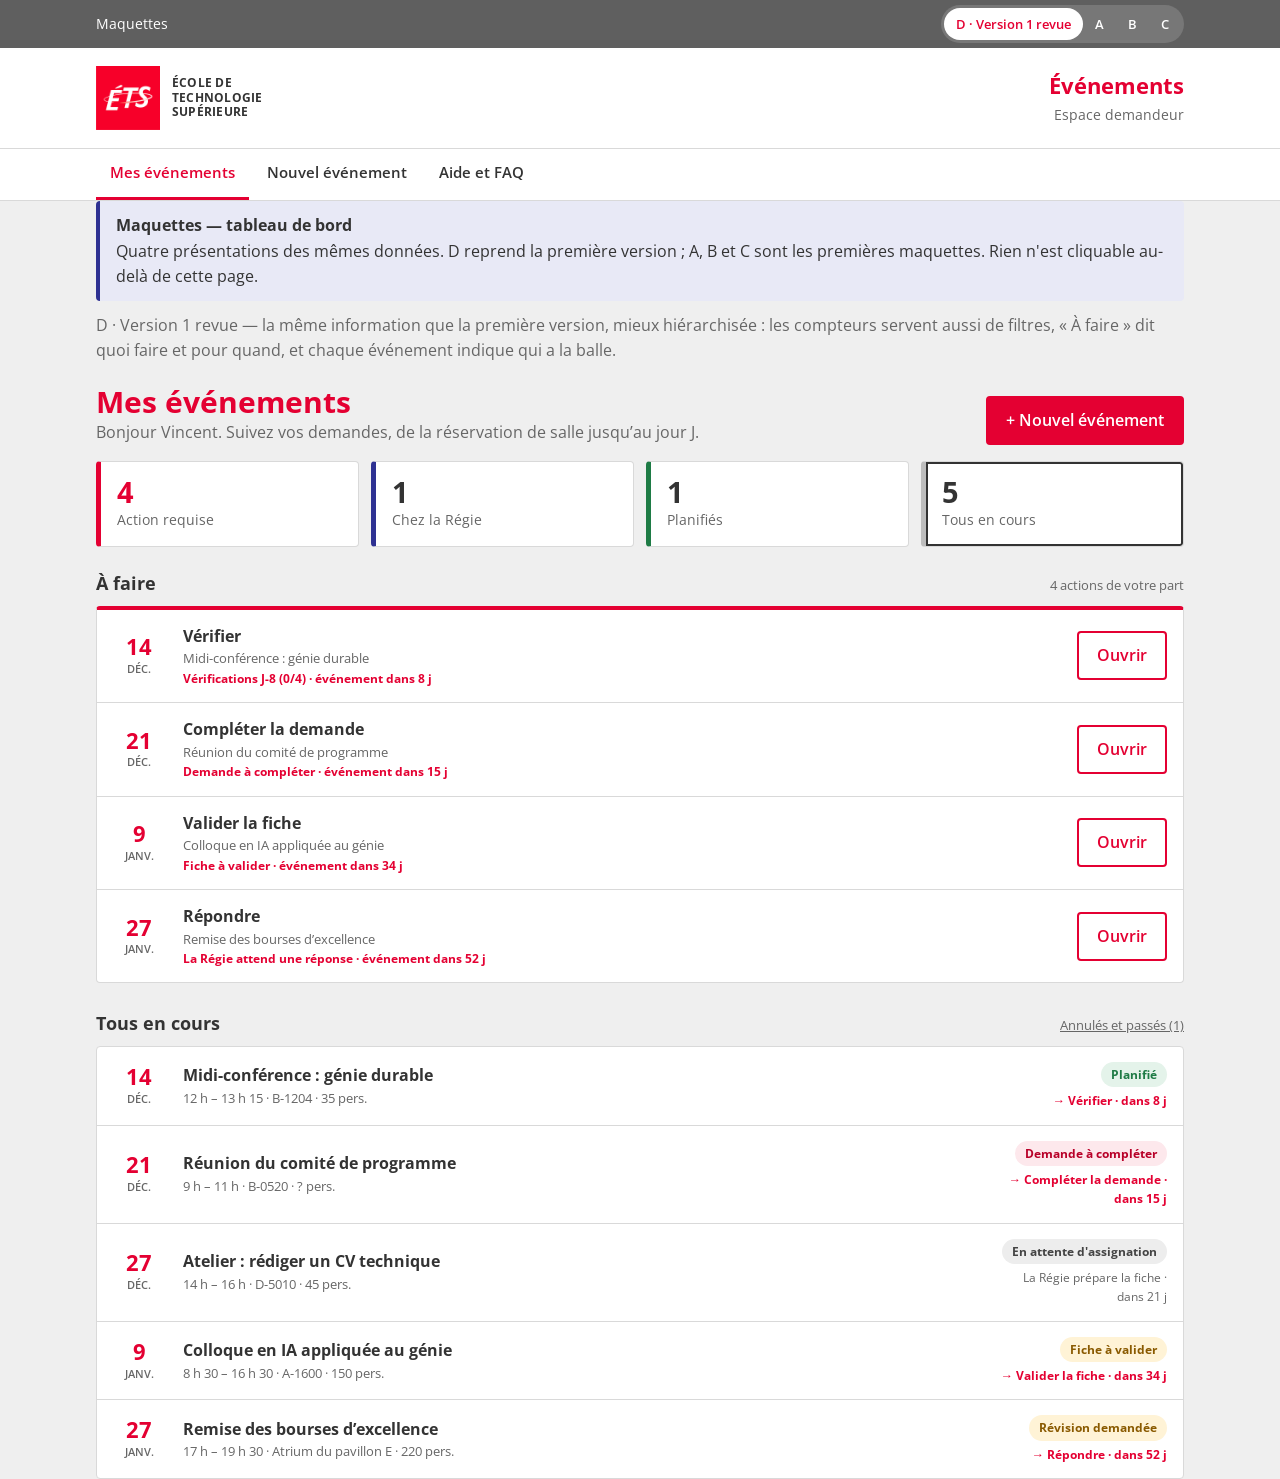
==== maquettes/tableau-de-bord.html @ 85cca5e4 "Publication depuis evenements-ets-demandeurs 58cae84" ====
<!doctype html>
<html lang="fr-CA">
<head>
  <meta charset="utf-8">
  <meta name="viewport" content="width=device-width, initial-scale=1">
  <title>Tableau de bord — propositions</title>
  <link rel="stylesheet" href="https://fonts.googleapis.com/css2?family=Open+Sans:wght@400;600;700&display=swap">
  <link rel="stylesheet" href="../css/ets.css?v=1790951250">
  <style>
    /* Sélecteur de proposition */
    .choix { display: flex; gap: 8px; flex-wrap: wrap; margin-bottom: 8px; }
    .choix button { font: inherit; font-weight: 600; padding: 10px 16px; border: 2px solid var(--bordure); background: #fff; border-radius: var(--rayon); cursor: pointer; }
    .choix button[aria-pressed="true"] { border-color: var(--rouge); color: var(--rouge); }
    .intention { color: var(--texte-doux); margin-bottom: 20px; }

    /* Barre de navigation entre propositions, toujours visible */
    .barre-maquettes { position: sticky; top: 0; z-index: 5; }
    .segments { display: inline-flex; background: rgba(255,255,255,.15); border-radius: 999px; padding: 3px; }
    .segments button { font: inherit; font-size: .82rem; font-weight: 600; color: #fff; background: none; border: 0; border-radius: 999px; padding: 6px 12px; cursor: pointer; white-space: nowrap; }
    .segments button[aria-pressed="true"] { background: #fff; color: var(--rouge); }
    .barre-maquettes .barre-outils__interieur { justify-content: center; }
    @media (min-width: 601px) { .barre-maquettes .barre-outils__interieur { justify-content: space-between; } }
    @media (max-width: 600px) { .etiquette-maquettes { display: none; } .segments button { padding: 6px 10px; font-size: .78rem; } }

    /* Communs */
    .ligne { display: flex; align-items: center; gap: 12px; }
    .mini-date { flex: none; width: 52px; text-align: center; line-height: 1.1; }
    .mini-date b { display: block; font-size: 1.35rem; color: var(--rouge); }
    .mini-date span { font-size: .7rem; text-transform: uppercase; font-weight: 600; color: var(--texte-doux); }
    .titre-ev { font-weight: 700; color: var(--texte); text-decoration: none; }
    .titre-ev:hover { color: var(--rouge); }
    .meta { font-size: .82rem; color: var(--texte-doux); }
    .compte { display: inline-grid; place-items: center; min-width: 24px; height: 24px; padding: 0 7px; border-radius: 999px; background: #E2E2E2; font-size: .78rem; font-weight: 700; margin-left: 6px; vertical-align: 2px; }
    .compte--rouge { background: var(--rouge); color: #fff; }


    /* D — Version 1 revue */
    .d-tuiles { display: grid; gap: 12px; grid-template-columns: repeat(4, minmax(0,1fr)); margin-bottom: 24px; }
    @media (max-width: 700px) { .d-tuiles { grid-template-columns: 1fr 1fr; } }
    .d-tuile { font: inherit; text-align: left; background: #fff; border: 1px solid var(--bordure); border-left: 5px solid #BDBDBD; border-radius: var(--rayon); padding: 14px 16px; cursor: pointer; color: var(--texte); }
    .d-tuile b { display: block; font-size: 1.8rem; line-height: 1.1; }
    .d-tuile span { font-size: .85rem; color: var(--texte-doux); }
    .d-tuile:hover { border-color: #999; }
    .d-tuile[aria-pressed="true"] { box-shadow: inset 0 0 0 2px var(--texte); }
    .d-tuile--rouge { border-left-color: var(--rouge); } .d-tuile--rouge b { color: var(--rouge); }
    .d-tuile--bleu { border-left-color: var(--bleu); }
    .d-tuile--vert { border-left-color: var(--vert); }
    .d-section { display: flex; align-items: baseline; justify-content: space-between; gap: 12px; margin: 0 0 10px; }
    .d-section h2 { margin: 0; font-size: 1.15rem; }
    .d-afaire { background: #fff; border: 1px solid var(--bordure); border-top: 4px solid var(--rouge); border-radius: var(--rayon); margin-bottom: 28px; }
    .d-tache { display: grid; grid-template-columns: 56px minmax(0,1fr) auto; gap: 14px; align-items: center; padding: 14px 16px; border-bottom: 1px solid var(--bordure); }
    .d-tache:last-child { border-bottom: 0; }
    .d-tache .verbe { font-weight: 700; }
    .d-tache .echeance { font-size: .78rem; font-weight: 700; color: var(--rouge); }
    @media (max-width: 600px) { .d-tache { grid-template-columns: 48px minmax(0,1fr); } .d-tache .bouton { grid-column: 2; justify-self: start; } }
    .d-liste { background: #fff; border: 1px solid var(--bordure); border-radius: var(--rayon); }
    .d-ev { display: grid; grid-template-columns: 56px minmax(0,1fr) 170px; gap: 14px; align-items: center; padding: 14px 16px; border-bottom: 1px solid var(--bordure); text-decoration: none; color: inherit; }
    .d-ev:last-child { border-bottom: 0; }
    .d-ev:hover { background: #FAFAFA; color: inherit; }
    .d-ev .etat { text-align: right; }
    .d-ev .prochain { font-size: .78rem; color: var(--texte-doux); margin-top: 4px; }
    .d-ev .prochain--vous { color: var(--rouge); font-weight: 700; }
    @media (max-width: 600px) { .d-ev { grid-template-columns: 48px minmax(0,1fr); } .d-ev .etat { grid-column: 2; text-align: left; } }

    /* A — Priorités */
    .a-actions { display: grid; gap: 12px; grid-template-columns: repeat(auto-fit, minmax(240px, 1fr)); margin-bottom: 28px; }
    .a-action { background: #fff; border: 1px solid var(--bordure); border-top: 4px solid var(--rouge); border-radius: var(--rayon); padding: 16px; display: flex; flex-direction: column; gap: 6px; }
    .a-action .quoi { font-size: .75rem; font-weight: 700; text-transform: uppercase; letter-spacing: .04em; color: var(--rouge); }
    .a-action .bouton { margin-top: auto; align-self: flex-start; }
    .a-groupe { margin-bottom: 24px; }
    .a-groupe h2 { font-size: 1.05rem; border-bottom: 2px solid var(--texte); padding-bottom: 6px; }
    .a-ligne { display: grid; grid-template-columns: 52px minmax(0,1fr) auto; gap: 14px; align-items: center; padding: 12px 4px; border-bottom: 1px solid var(--bordure); }
    .a-ligne:hover { background: #fafafa; }
    .a-calme { color: var(--texte-doux); font-size: .9rem; padding: 10px 4px; }

    /* B — Parcours (colonnes) */
    .b-colonnes { display: grid; gap: 12px; grid-template-columns: repeat(4, minmax(220px, 1fr)); overflow-x: auto; padding-bottom: 8px; }
    .b-col { background: #E6E6E6; border-radius: var(--rayon); padding: 10px; min-height: 200px; }
    .b-col h2 { font-size: .9rem; margin: 2px 4px 4px; }
    .b-col .qui { font-size: .75rem; color: var(--texte-doux); margin: 0 4px 10px; }
    .b-col--vous { background: var(--rouge-pale); }
    .b-carte { display: block; background: #fff; border-radius: var(--rayon); padding: 12px; margin-bottom: 8px; box-shadow: var(--ombre); text-decoration: none; color: inherit; border-left: 4px solid transparent; }
    .b-carte:hover { box-shadow: 0 2px 8px rgba(0,0,0,.15); color: inherit; }
    .b-carte--urgent { border-left-color: var(--rouge); }
    .b-carte .faire { font-size: .8rem; font-weight: 700; color: var(--rouge); margin-top: 6px; }
    .b-pied { margin-top: 14px; font-size: .85rem; }

    /* C — Agenda */
    .c-grille { display: grid; gap: 24px; grid-template-columns: 300px minmax(0,1fr); align-items: start; }
    @media (max-width: 860px) { .c-grille { grid-template-columns: 1fr; } }
    .c-panneau { position: sticky; top: 16px; }
    .c-panneau .carte h2 { font-size: 1rem; }
    .c-todo { list-style: none; margin: 0; padding: 0; }
    .c-todo li { padding: 10px 0; border-bottom: 1px solid var(--bordure); }
    .c-todo li:last-child { border: 0; }
    .c-todo a { font-weight: 700; text-decoration: none; }
    .c-mois { font-size: .8rem; font-weight: 700; text-transform: uppercase; letter-spacing: .06em; color: var(--texte-doux); margin: 22px 0 8px; }
    .c-mois:first-child { margin-top: 0; }
    .c-ev { display: grid; grid-template-columns: 64px 14px minmax(0,1fr) auto; gap: 12px; align-items: stretch; text-decoration: none; color: inherit; }
    .c-ev .jour { text-align: right; padding: 12px 0; line-height: 1.1; }
    .c-ev .jour b { display: block; font-size: 1.4rem; }
    .c-ev .jour span { font-size: .72rem; color: var(--texte-doux); text-transform: uppercase; font-weight: 600; }
    .c-ev .rail { position: relative; }
    .c-ev .rail::before { content: ""; position: absolute; left: 6px; top: 0; bottom: 0; width: 2px; background: var(--bordure); }
    .c-ev .rail::after { content: ""; position: absolute; left: 1px; top: 18px; width: 12px; height: 12px; border-radius: 50%; background: #fff; border: 2px solid #999; }
    .c-ev[data-ton="rouge"] .rail::after { background: var(--rouge); border-color: var(--rouge); }
    .c-ev[data-ton="vert"] .rail::after { background: var(--vert); border-color: var(--vert); }
    .c-ev .corps { background: #fff; border: 1px solid var(--bordure); border-radius: var(--rayon); padding: 12px 14px; margin: 4px 0; }
    .c-ev:hover .corps { border-color: var(--rouge); }
    .c-ev .droite { display: none; }
    .c-progression { display: flex; gap: 3px; margin-top: 8px; }
    .c-progression i { flex: 1; height: 5px; border-radius: 3px; background: #E2E2E2; }
    .c-progression i.ok { background: var(--vert); }
    .c-progression i.ici { background: var(--rouge); }
    .c-etape { font-size: .75rem; color: var(--texte-doux); margin-top: 4px; }
    .c-ev[data-ton="gris"] .corps { opacity: .6; }
    @media (max-width: 600px) { .c-ev { grid-template-columns: 44px 14px minmax(0,1fr); } }
  </style>
</head>
<body>
  <div class="barre-outils barre-maquettes"><div class="conteneur barre-outils__interieur">
    <span class="etiquette-maquettes">Maquettes</span>
    <div class="segments" role="group" aria-label="Proposition">
      <button data-p="d" aria-pressed="true">D · Version 1 revue</button><button data-p="a" aria-pressed="false">A</button><button data-p="b" aria-pressed="false">B</button><button data-p="c" aria-pressed="false">C</button>
    </div></div></div>
  <header class="entete">
    <div class="conteneur entete__interieur">
      <span class="marque"><img src="../assets/logo-ets.png?v=1790951250" alt="" width="64" height="64"><span class="marque__texte">École de<br>technologie<br>supérieure</span></span>
      <div class="entete__app"><span class="entete__titre">Événements</span><span class="entete__sous-titre">Espace demandeur</span></div>
    </div>
    <nav class="nav-principale"><div class="conteneur"><a aria-current="page">Mes événements</a><a>Nouvel événement</a><a>Aide et FAQ</a></div></nav>
  </header>

  <main class="conteneur" id="contenu">
    <div class="avis no-print" style="margin-bottom:12px"><strong>Maquettes — tableau de bord</strong>
      Quatre présentations des mêmes données. D reprend la première version ; A, B et C sont les premières maquettes. Rien n'est cliquable au-delà de cette page.</div>
    <p class="intention" id="intention"></p>
    <div id="vue"></div>
  </main>

  <script src="../js/services.js?v=1790951250"></script>
  <script>
  (async function () {
    const S = window.Services;
    const MOIS = ['janv.', 'févr.', 'mars', 'avr.', 'mai', 'juin', 'juill.', 'août', 'sept.', 'oct.', 'nov.', 'déc.'];
    const MOIS_LONGS = ['janvier', 'février', 'mars', 'avril', 'mai', 'juin', 'juillet', 'août', 'septembre', 'octobre', 'novembre', 'décembre'];
    const JOURS = ['dim.', 'lun.', 'mar.', 'mer.', 'jeu.', 'ven.', 'sam.'];
    const h = (v) => String(v ?? '').replace(/[&<>"]/g, (c) => ({ '&': '&amp;', '<': '&lt;', '>': '&gt;', '"': '&quot;' }[c]));
    const d = (iso) => new Date(iso + 'T00:00:00');
    const heure = (t) => (t || '').replace(/^0/, '').replace(':', ' h ').replace(' h 00', ' h');
    const salle = (id) => (S.SALLES.find((s) => s.id === id) || { nom: id }).nom.split(' — ')[0];
    const dans = (n) => n === 0 ? 'aujourd’hui' : n === 1 ? 'demain' : n > 0 ? `dans ${n} j` : `il y a ${-n} j`;
    const statut = (e) => `<span class="statut statut--${S.STATUTS[e.statut].classe}">${S.STATUTS[e.statut].libelle}</span>`;
    const lien = (e) => '../index.html#/evenement/' + e.id;

    const tous = (await S.MFiles.mesDemandes()).sort((a, b) => a.date.localeCompare(b.date));
    const j = (e) => S.joursAvant(e.date);

    // Même logique que l'app : ce que le demandeur doit faire.
    function action(e) {
      if (e.statut === 'salle') return { quoi: 'Demande à compléter', verbe: 'Compléter la demande' };
      if (e.statut === 'fiche') return { quoi: 'Fiche à valider', verbe: 'Valider la fiche' };
      if (e.statut === 'revision') return { quoi: 'La Régie attend une réponse', verbe: 'Répondre' };
      if (e.statut === 'planifie' && j(e) >= 0 && j(e) <= 10) {
        const n = Object.values(e.verifications || {}).filter(Boolean).length;
        if (n < 4) return { quoi: `Vérifications J-${j(e)} (${n}/4)`, verbe: 'Vérifier' };
      }
      return null;
    }
    const actifs = tous.filter((e) => e.statut !== 'annule' && j(e) >= 0);
    const urgents = actifs.filter(action);
    const clos = tous.filter((e) => e.statut === 'annule' || j(e) < 0);

    // --- D : Version 1 revue -------------------------------------------
    let filtreD = 'actifs';
    function vueD() {
      const qui = (e) => ['attente', 'traitement'].includes(e.statut) ? 'La Régie prépare la fiche' : e.statut === 'planifie' ? 'Salle confirmée' : e.statut === 'annule' ? 'Annulé' : '';
      const filtres = {
        action: ['Action requise', 'rouge', urgents],
        regie: ['Chez la Régie', 'bleu', actifs.filter((e) => ['attente', 'traitement'].includes(e.statut))],
        planifies: ['Planifiés', 'vert', actifs.filter((e) => e.statut === 'planifie')],
        actifs: ['Tous en cours', '', actifs],
      };
      const [titreListe, , liste] = filtres[filtreD];
      const date = (e) => `<div class="mini-date"><b>${d(e.date).getDate()}</b><span>${MOIS[d(e.date).getMonth()]}</span></div>`;
      return `
        <div class="entete-page"><div><h1>Mes événements</h1>
          <p class="doux" style="margin:0">Bonjour Vincent. Suivez vos demandes, de la réservation de salle jusqu’au jour J.</p></div>
          <a class="bouton" href="#">+ Nouvel événement</a></div>

        <div class="d-tuiles" role="group" aria-label="Filtrer la liste">
          ${Object.entries(filtres).map(([k, [l, c, x]]) => `<button class="d-tuile ${c ? 'd-tuile--' + c : ''}" data-fd="${k}" aria-pressed="${k === filtreD}"><b>${x.length}</b><span>${l}</span></button>`).join('')}
        </div>

        ${urgents.length ? `<div class="d-section"><h2>À faire</h2><span class="meta">${urgents.length} action${urgents.length > 1 ? 's' : ''} de votre part</span></div>
        <div class="d-afaire">${urgents.map((e) => { const a = action(e); return `<div class="d-tache">${date(e)}
          <div><div class="verbe">${a.verbe}</div><div class="meta">${h(e.titre)}</div><div class="echeance">${a.quoi} · événement ${dans(j(e))}</div></div>
          <a class="bouton bouton--secondaire" href="${lien(e)}">Ouvrir</a></div>`; }).join('')}</div>` : ''}

        <div class="d-section"><h2>${titreListe}</h2><a class="meta" href="#">Annulés et passés (${clos.length})</a></div>
        <div class="d-liste">${liste.length ? liste.map((e) => { const a = action(e); return `<a class="d-ev" href="${lien(e)}">${date(e)}
          <div><div class="titre-ev">${h(e.titre)}</div><div class="meta">${heure(e.debut)} – ${heure(e.fin)} · ${h(salle(e.salles[0]))} · ${h(e.participants || '?')} pers.</div></div>
          <div class="etat">${statut(e)}<div class="prochain ${a ? 'prochain--vous' : ''}">${a ? '→ ' + a.verbe : qui(e)} · ${dans(j(e))}</div></div></a>`; }).join('') : '<p class="meta" style="padding:16px;margin:0">Aucun événement.</p>'}</div>`;
    }
    document.addEventListener('click', (ev) => { const t = ev.target.closest('[data-fd]'); if (t) { filtreD = t.dataset.fd; montrer('d', true); } });

    // --- A : Priorités ----------------------------------------------------
    function vueA() {
      const ligne = (e) => `<div class="a-ligne">
        <div class="mini-date"><b>${d(e.date).getDate()}</b><span>${MOIS[d(e.date).getMonth()]}</span></div>
        <div><a class="titre-ev" href="${lien(e)}">${h(e.titre)}</a><div class="meta">${heure(e.debut)} – ${heure(e.fin)} · ${h(salle(e.salles[0]))} · ${dans(j(e))}</div></div>
        <div>${statut(e)}</div></div>`;
      const groupe = (titre, liste, vide) => `<section class="a-groupe"><h2>${titre}<span class="compte">${liste.length}</span></h2>
        ${liste.length ? liste.map(ligne).join('') : `<div class="a-calme">${vide}</div>`}</section>`;
      return `
        <h1 style="margin-bottom:4px">Bonjour Vincent</h1>
        <p class="doux" style="margin-bottom:20px">${urgents.length ? `<b style="color:var(--rouge)">${urgents.length} action${urgents.length > 1 ? 's' : ''}</b> attendent votre intervention.` : 'Rien ne vous attend : tout suit son cours.'}</p>
        <div class="a-actions">${urgents.map((e) => { const a = action(e); return `<div class="a-action">
          <span class="quoi">${a.quoi}</span>
          <a class="titre-ev" href="${lien(e)}">${h(e.titre)}</a>
          <span class="meta">${d(e.date).getDate()} ${MOIS_LONGS[d(e.date).getMonth()]} · ${dans(j(e))}</span>
          <a class="bouton" href="${lien(e)}" style="margin-top:10px">${a.verbe}</a></div>`; }).join('')}</div>
        <div style="display:flex;justify-content:space-between;align-items:center;gap:12px;flex-wrap:wrap;margin-bottom:12px">
          <h2 style="margin:0">Tous mes événements</h2><a class="bouton bouton--secondaire" href="#">+ Nouvel événement</a></div>
        ${groupe('Chez la Régie des événements', actifs.filter((e) => ['attente', 'traitement'].includes(e.statut)), 'Aucune demande en traitement.')}
        ${groupe('Planifiés', actifs.filter((e) => e.statut === 'planifie'), 'Aucun événement planifié.')}
        <details><summary class="doux" style="cursor:pointer;font-weight:600">Annulés et passés (${clos.length})</summary>${clos.map(ligne).join('')}</details>`;
    }

    // --- B : Parcours -----------------------------------------------------
    function vueB() {
      const cols = [
        ['À compléter', 'Vous', (e) => e.statut === 'salle', true],
        ['Chez la Régie', 'La Régie prépare la fiche', (e) => ['attente', 'traitement'].includes(e.statut)],
        ['À valider', 'Vous', (e) => ['fiche', 'revision'].includes(e.statut), true],
        ['Planifiés', 'Prêts — vérifications 10 jours avant', (e) => e.statut === 'planifie'],
      ];
      const carte = (e) => { const a = action(e); return `<a class="b-carte ${a ? 'b-carte--urgent' : ''}" href="${lien(e)}">
        <div class="ligne"><div class="mini-date"><b>${d(e.date).getDate()}</b><span>${MOIS[d(e.date).getMonth()]}</span></div>
        <div><div class="titre-ev">${h(e.titre)}</div><div class="meta">${heure(e.debut)} · ${h(salle(e.salles[0]))}</div></div></div>
        ${a ? `<div class="faire">→ ${a.verbe}</div>` : `<div class="meta" style="margin-top:6px">${S.STATUTS[e.statut].libelle} · ${dans(j(e))}</div>`}</a>`; };
      return `
        <div class="entete-page"><div><h1>Mes événements</h1>
          <p class="doux" style="margin:0">Chaque colonne est une étape du processus. Les colonnes roses attendent une action de votre part.</p></div>
          <a class="bouton" href="#">+ Nouvel événement</a></div>
        <div class="b-colonnes">${cols.map(([t, qui, f, vous]) => { const l = actifs.filter(f); return `<section class="b-col ${vous ? 'b-col--vous' : ''}">
          <h2>${t}<span class="compte ${vous && l.length ? 'compte--rouge' : ''}">${l.length}</span></h2><p class="qui">${qui}</p>
          ${l.map(carte).join('') || '<p class="meta" style="margin:4px">—</p>'}</section>`; }).join('')}</div>
        <p class="b-pied doux">${clos.length} événement(s) annulé(s) ou passé(s) · <a href="#">Voir l’archive</a></p>`;
    }

    // --- C : Agenda -------------------------------------------------------
    function vueC() {
      const rang = { salle: 1, attente: 2, traitement: 2, fiche: 3, revision: 3, planifie: 4 };
      const ev = (e) => {
        const a = action(e), r = rang[e.statut] || 0;
        const ton = e.statut === 'annule' ? 'gris' : a ? 'rouge' : e.statut === 'planifie' ? 'vert' : '';
        return `<a class="c-ev" href="${lien(e)}" data-ton="${ton}">
          <div class="jour"><b>${d(e.date).getDate()}</b><span>${JOURS[d(e.date).getDay()]}</span></div>
          <div class="rail"></div>
          <div class="corps">
            <div style="display:flex;justify-content:space-between;gap:10px;flex-wrap:wrap"><span class="titre-ev">${h(e.titre)}</span>${statut(e)}</div>
            <div class="meta">${heure(e.debut)} – ${heure(e.fin)} · ${h(salle(e.salles[0]))} · ${h(e.participants || '?')} pers.</div>
            ${e.statut !== 'annule' ? `<div class="c-progression" aria-hidden="true">${[1, 2, 3, 4].map((k) => `<i class="${k < r || (k === 4 && r === 4) ? 'ok' : k === r ? (a ? 'ici' : 'ok') : ''}"></i>`).join('')}</div>
            <div class="c-etape">${a ? '<b style="color:var(--rouge)">→ ' + a.verbe + '</b>' : ['', 'Salle réservée', 'Demande transmise à la Régie', 'Fiche proposée', 'Planifié — salle confirmée'][r]}</div>` : ''}
          </div></a>`;
      };
      const parMois = {};
      tous.filter((e) => j(e) >= 0).forEach((e) => { const k = e.date.slice(0, 7); (parMois[k] = parMois[k] || []).push(e); });
      return `
        <div class="c-grille">
          <aside class="c-panneau">
            <section class="carte"><h2>À faire <span class="compte compte--rouge">${urgents.length}</span></h2>
              <ul class="c-todo">${urgents.map((e) => `<li><a href="${lien(e)}">${action(e).verbe}</a><div class="meta">${h(e.titre)} · ${dans(j(e))}</div></li>`).join('')}</ul></section>
            <section class="carte"><h2>En bref</h2>
              <p class="petit" style="margin:0">${actifs.filter((e) => ['attente', 'traitement'].includes(e.statut)).length} chez la Régie<br>
              ${actifs.filter((e) => e.statut === 'planifie').length} planifié(s)<br>${clos.length} annulé(s) ou passé(s)</p></section>
            <a class="bouton" href="#" style="width:100%">+ Nouvel événement</a>
          </aside>
          <section>
            <h1>Mon agenda d’événements</h1>
            ${Object.entries(parMois).map(([k, l]) => `<div class="c-mois">${MOIS_LONGS[+k.slice(5) - 1]} ${k.slice(0, 4)}</div>${l.map(ev).join('')}`).join('')}
          </section>
        </div>`;
    }

    const VUES = {
      d: [vueD, 'D · Version 1 revue — la même information que la première version, mieux hiérarchisée : les compteurs servent aussi de filtres, « À faire » dit quoi faire et pour quand, et chaque événement indique qui a la balle.'],
      a: [vueA, 'A · Priorités — ce qui vous attend en grandes cartes en tête, puis le reste regroupé par situation. Pour qui veut savoir en une seconde « qu’est-ce que je dois faire ? ».'],
      b: [vueB, 'B · Parcours — une colonne par étape du processus, comme un tableau Kanban. Montre d’un coup d’œil où en est chaque événement et qui a la balle (vous ou la Régie).'],
      c: [vueC, 'C · Agenda — les événements dans l’ordre du calendrier, groupés par mois, avec une barre de progression; les actions restent dans une colonne fixe à gauche. Pour qui pense « par date ».'],
    };
    function montrer(p, garderDefilement) {
      document.querySelectorAll('[data-p]').forEach((b) => b.setAttribute('aria-pressed', b.dataset.p === p));
      document.getElementById('vue').innerHTML = VUES[p][0]();
      document.getElementById('intention').textContent = VUES[p][1];
      try { history.replaceState(null, '', '#' + p); } catch (_) {}
      if (!garderDefilement) window.scrollTo(0, 0);
    }
    document.querySelectorAll('[data-p]').forEach((b) => b.onclick = () => montrer(b.dataset.p));
    const depuisAncre = () => montrer(VUES[location.hash.slice(1)] ? location.hash.slice(1) : 'd');
    window.addEventListener('hashchange', depuisAncre);
    depuisAncre();
  })();
  </script>
</body>
</html>
---- css/ets.css ----
/* Identité ÉTS, relevée sur l'intranet (sept. 2026) :
   Open Sans, texte #333, titres rouges Pantone 185C (#E40032), gris #666,
   fond de page gris pâle et contenus sur cartes blanches. */
:root {
  --rouge: #E40032;
  --rouge-fonce: #B80028;
  --rouge-pale: #FDE8EC;
  --gris: #666666;
  --gris-barre: #5F5F5F;
  --texte: #333333;
  --texte-doux: #666666;
  --fond: #EFEFEF;
  --carte: #FFFFFF;
  --bordure: #D9D9D9;
  --bleu: #2E3192;
  --vert: #1E7B45;
  --vert-pale: #E4F3EA;
  --ambre: #8A5A00;
  --ambre-pale: #FFF3D6;
  --bleu-pale: #E8E9F6;
  --rayon: 4px;
  --ombre: 0 1px 2px rgba(0,0,0,.08);
}

* { box-sizing: border-box; }
html { -webkit-text-size-adjust: 100%; }
body {
  margin: 0; background: var(--fond); color: var(--texte);
  font: 16px/1.55 "Open Sans", "Fira Sans", Helvetica, Arial, sans-serif;
}
a { color: var(--rouge); }
a:hover { color: var(--rouge-fonce); }
h1, h2, h3 { line-height: 1.25; margin: 0 0 .6em; }
h1 { color: var(--rouge); font-size: 1.87rem; font-weight: 700; }
h2 { font-size: 1.35rem; font-weight: 700; }
h3 { font-size: 1.08rem; font-weight: 700; }
p { margin: 0 0 1em; }
:focus-visible { outline: 3px solid var(--bleu); outline-offset: 2px; }

.conteneur { max-width: 1120px; margin: 0 auto; padding: 0 16px; }
.evitement { position: absolute; left: -9999px; }
.evitement:focus { left: 16px; top: 8px; z-index: 10; background: #fff; padding: 8px; }

/* Barre grise et profil */
.barre-outils { background: var(--gris-barre); color: #fff; font-size: .875rem; }
.barre-outils__interieur { display: flex; align-items: center; justify-content: space-between; min-height: 48px; gap: 12px; }
.profil { display: flex; align-items: center; gap: 10px; }
.profil select { font: inherit; font-size: .8rem; border-radius: var(--rayon); border: 0; padding: 4px 6px; max-width: 170px; }
.avatar { width: 34px; height: 34px; border-radius: 50%; background: #fff; color: var(--gris-barre);
  display: grid; place-items: center; font-weight: 700; font-size: .8rem; flex: none; }

/* En-tête */
.entete { background: #fff; border-bottom: 1px solid var(--bordure); }
.entete__interieur { display: flex; align-items: center; justify-content: space-between; gap: 16px; padding-top: 18px; padding-bottom: 18px; }
.marque { display: flex; align-items: center; gap: 12px; text-decoration: none; color: var(--texte); }
.marque img { display: block; width: 64px; height: 64px; }
.marque__texte { font-weight: 700; font-size: .78rem; line-height: 1.15; text-transform: uppercase; letter-spacing: .02em; }
.entete__app { text-align: right; }
.entete__titre { display: block; color: var(--rouge); font-weight: 700; font-size: 1.35rem; }
.entete__sous-titre { color: var(--texte-doux); font-size: .9rem; }
.nav-principale { border-top: 1px solid var(--bordure); }
.nav-principale .conteneur { display: flex; gap: 4px; overflow-x: auto; }
.nav-principale a { padding: 12px 14px; color: var(--texte); text-decoration: none; font-weight: 600; font-size: .95rem;
  border-bottom: 3px solid transparent; white-space: nowrap; }
.nav-principale a:hover { color: var(--rouge); }
.nav-principale a[aria-current="page"] { color: var(--rouge); border-bottom-color: var(--rouge); }

main { padding-top: 24px; padding-bottom: 48px; min-height: 60vh; outline: none; }
.fil { font-size: .85rem; color: var(--texte-doux); margin-bottom: 10px; }
.fil a { color: var(--texte-doux); }

/* Cartes et grilles */
.carte { background: var(--carte); border: 1px solid var(--bordure); border-radius: var(--rayon); box-shadow: var(--ombre); padding: 20px; margin-bottom: 16px; }
.carte > :last-child { margin-bottom: 0; }
.grille { display: grid; gap: 16px; }
.grille-2 { grid-template-columns: repeat(auto-fit, minmax(280px, 1fr)); }
.grille-3 { grid-template-columns: repeat(auto-fit, minmax(220px, 1fr)); }
.mise-en-page { display: grid; gap: 20px; grid-template-columns: minmax(0, 1fr) 320px; align-items: start; }
@media (max-width: 860px) { .mise-en-page { grid-template-columns: 1fr; } }
.entete-page { display: flex; flex-wrap: wrap; align-items: flex-end; justify-content: space-between; gap: 12px; margin-bottom: 16px; }
.entete-page h1 { margin: 0; }
.doux { color: var(--texte-doux); }
.petit { font-size: .875rem; }

/* Boutons */
.bouton { display: inline-flex; align-items: center; justify-content: center; gap: 6px; font: inherit; font-weight: 600;
  border-radius: var(--rayon); padding: 10px 18px; border: 2px solid var(--rouge); background: var(--rouge); color: #fff;
  cursor: pointer; text-decoration: none; min-height: 44px; }
.bouton:hover { background: var(--rouge-fonce); border-color: var(--rouge-fonce); color: #fff; }
.bouton--secondaire { background: #fff; color: var(--rouge); }
.bouton--secondaire:hover { background: var(--rouge-pale); color: var(--rouge-fonce); }
.bouton--neutre { background: #fff; color: var(--texte); border-color: var(--bordure); }
.bouton--neutre:hover { background: #f5f5f5; color: var(--texte); border-color: #bbb; }
.bouton[disabled] { opacity: .45; cursor: not-allowed; }
.lien { background: none; border: 0; padding: 0; font: inherit; color: inherit; text-decoration: underline; cursor: pointer; }
.actions { display: flex; flex-wrap: wrap; gap: 10px; margin-top: 16px; }
.actions--fin { justify-content: space-between; }

/* Statuts */
.statut { display: inline-block; font-size: .78rem; font-weight: 700; padding: 3px 10px; border-radius: 999px; white-space: nowrap; }
.statut--attente { background: #EDEDED; color: #444; }
.statut--traitement { background: var(--bleu-pale); color: var(--bleu); }
.statut--fiche, .statut--revision { background: var(--ambre-pale); color: var(--ambre); }
.statut--planifie { background: var(--vert-pale); color: var(--vert); }
.statut--annule { background: #F3F3F3; color: #777; text-decoration: line-through; }
.statut--salle { background: var(--rouge-pale); color: var(--rouge-fonce); }

/* Avis */
.avis { border-left: 4px solid var(--bleu); background: var(--bleu-pale); padding: 12px 16px; border-radius: var(--rayon); margin-bottom: 16px; }
.avis--alerte { border-color: #C77700; background: var(--ambre-pale); }
.avis--action { border-color: var(--rouge); background: var(--rouge-pale); }
.avis--succes { border-color: var(--vert); background: var(--vert-pale); }
.avis > :last-child { margin-bottom: 0; }
.avis strong:first-child { display: block; margin-bottom: 2px; }

/* Tableau de bord */
.stats { display: grid; grid-template-columns: repeat(auto-fit, minmax(150px, 1fr)); gap: 12px; margin-bottom: 20px; }
.stat { background: #fff; border: 1px solid var(--bordure); border-radius: var(--rayon); padding: 14px 16px; }
.stat { display: block; text-decoration: none; transition: border-color .15s, box-shadow .15s; }
a.stat:hover, a.stat:focus-visible { border-color: var(--bleu); box-shadow: 0 2px 8px rgba(0,0,0,.08); }
.stat b { display: block; font-size: 1.6rem; color: var(--texte); }
.stat span { font-size: .85rem; color: var(--texte-doux); }
.stat--action b { color: var(--rouge); }
.liste-evenements { list-style: none; margin: 0; padding: 0; }
.evenement { display: grid; grid-template-columns: 76px minmax(0, 1fr) auto; gap: 16px; align-items: center;
  background: #fff; border: 1px solid var(--bordure); border-radius: var(--rayon); padding: 14px 16px; margin-bottom: 10px;
  text-decoration: none; color: inherit; }
.evenement:hover { border-color: var(--rouge); color: inherit; }
.date-bloc { text-align: center; border-right: 1px solid var(--bordure); padding-right: 14px; }
.date-bloc b { display: block; font-size: 1.6rem; color: var(--rouge); line-height: 1.1; }
.date-bloc span { font-size: .75rem; text-transform: uppercase; color: var(--texte-doux); font-weight: 600; }
.evenement h3 { margin: 0 0 2px; }
.evenement__meta { font-size: .85rem; color: var(--texte-doux); }
.evenement__suite { font-size: .85rem; font-weight: 600; color: var(--rouge); margin-top: 4px; }
.evenement__droite { text-align: right; }
@media (max-width: 600px) {
  .evenement { grid-template-columns: 60px minmax(0, 1fr); }
  .evenement__droite { grid-column: 1 / -1; text-align: left; }
}
.filtres { display: flex; flex-wrap: wrap; gap: 6px; margin-bottom: 12px; }
.filtre { font: inherit; font-size: .85rem; font-weight: 600; border: 1px solid var(--bordure); background: #fff; border-radius: 999px; padding: 6px 12px; cursor: pointer; }
.filtre[aria-pressed="true"] { background: var(--texte); border-color: var(--texte); color: #fff; }

/* Étapes (parcours) */
.etapes { list-style: none; display: flex; margin: 0 0 20px; padding: 0; counter-reset: e; background: #fff; border: 1px solid var(--bordure); border-radius: var(--rayon); overflow-x: auto; }
.etapes li { flex: 1; min-width: 120px; padding: 12px 14px; font-size: .85rem; color: var(--texte-doux); border-bottom: 3px solid transparent; counter-increment: e; }
.etapes li::before { content: counter(e); display: inline-grid; place-items: center; width: 24px; height: 24px; border-radius: 50%;
  border: 2px solid currentColor; font-weight: 700; font-size: .75rem; margin-right: 8px; }
.etapes li[data-etat="courante"] { color: var(--rouge); border-bottom-color: var(--rouge); font-weight: 700; }
.etapes li[data-etat="faite"] { color: var(--vert); }
.etapes li[data-etat="faite"]::before { content: "✓"; }

/* Chronologie du processus */
.chrono { list-style: none; margin: 0; padding: 0; }
.chrono li { position: relative; padding: 0 0 16px 30px; font-size: .9rem; }
.chrono li::before { content: ""; position: absolute; left: 7px; top: 20px; bottom: 0; width: 2px; background: var(--bordure); }
.chrono li:last-child::before { display: none; }
.chrono li::after { content: ""; position: absolute; left: 0; top: 3px; width: 16px; height: 16px; border-radius: 50%; border: 2px solid var(--bordure); background: #fff; }
.chrono li[data-etat="faite"]::after { background: var(--vert); border-color: var(--vert); }
.chrono li[data-etat="courante"]::after { background: var(--rouge); border-color: var(--rouge); box-shadow: 0 0 0 4px var(--rouge-pale); }
.chrono b { display: block; }
.chrono span { color: var(--texte-doux); font-size: .82rem; }

/* Formulaires */
.champ { margin-bottom: 16px; }
.champ label, .champ legend, .etiquette { display: block; font-weight: 600; margin-bottom: 4px; }
.champ .aide { font-size: .83rem; color: var(--texte-doux); margin: -2px 0 6px; }
.requis { color: var(--rouge); }
input[type=text], input[type=email], input[type=date], input[type=time], input[type=number], select, textarea {
  width: 100%; font: inherit; color: var(--texte); background: #fff; border: 1px solid #BDBDBD; border-radius: var(--rayon); padding: 9px 11px; min-height: 44px; }
textarea { min-height: 100px; resize: vertical; }
input:focus, select:focus, textarea:focus { border-color: var(--bleu); outline: 2px solid var(--bleu-pale); }
.invalide { border-color: var(--rouge) !important; }
.erreur { color: var(--rouge); font-size: .83rem; margin-top: 4px; }
fieldset { border: 0; padding: 0; margin: 0 0 16px; }
.rangee { display: grid; gap: 12px; grid-template-columns: repeat(auto-fit, minmax(160px, 1fr)); }
.coche { display: flex; align-items: flex-start; gap: 10px; padding: 8px 0; font-weight: 400; cursor: pointer; }
.coche input { width: 20px; height: 20px; margin: 2px 0 0; accent-color: var(--rouge); flex: none; }
.cases { display: grid; gap: 2px 16px; grid-template-columns: repeat(auto-fit, minmax(220px, 1fr)); }
.section-form { border-top: 1px solid var(--bordure); padding-top: 18px; margin-top: 8px; }
.section-form h2 { font-size: 1.1rem; }
details.facultatif { border: 1px solid var(--bordure); border-radius: var(--rayon); padding: 0 16px; margin-bottom: 16px; }
details.facultatif summary { cursor: pointer; font-weight: 600; padding: 14px 0; }
details.facultatif[open] { padding-bottom: 12px; }

/* Salles */
.salles { display: grid; gap: 10px; }
.salle { display: grid; grid-template-columns: auto minmax(0, 1fr) auto; gap: 12px; align-items: center; border: 1px solid var(--bordure);
  border-radius: var(--rayon); padding: 12px 14px; cursor: pointer; background: #fff; }
.salle:hover { border-color: #aaa; }
.salle:has(input:checked) { border-color: var(--rouge); box-shadow: inset 0 0 0 1px var(--rouge); }
.salle input { width: 20px; height: 20px; accent-color: var(--rouge); margin: 0; }
.salle--indispo { opacity: .5; cursor: not-allowed; background: #fafafa; }
.dispo { font-size: .78rem; font-weight: 700; }
.dispo--oui { color: var(--vert); }
.dispo--non { color: #999; }

/* Fiche événement */
.fiche dl { display: grid; grid-template-columns: 200px minmax(0, 1fr); gap: 8px 16px; margin: 0; }
.fiche dt { font-weight: 600; color: var(--texte-doux); font-size: .9rem; }
.fiche dd { margin: 0; }
@media (max-width: 600px) { .fiche dl { grid-template-columns: 1fr; } .fiche dd { margin-bottom: 8px; } }
.plan { background: repeating-linear-gradient(0deg, #fafafa 0 23px, #eee 23px 24px), repeating-linear-gradient(90deg, transparent 0 23px, #eee 23px 24px);
  background-blend-mode: multiply; border: 1px solid var(--bordure); border-radius: var(--rayon); padding: 16px; }
.plan svg { display: block; width: 100%; height: auto; max-height: 280px; }
.liste-simple { margin: 0; padding-left: 20px; }
.liste-simple li { margin-bottom: 4px; }
.services { display: flex; flex-wrap: wrap; gap: 6px; }
.puce { font-size: .8rem; font-weight: 600; background: #F1F1F1; border-radius: 999px; padding: 4px 10px; }

/* Messages */
.fil-messages { display: grid; gap: 10px; margin-bottom: 12px; }
.message { border: 1px solid var(--bordure); border-radius: var(--rayon); padding: 10px 14px; font-size: .92rem; }
.message--regie { background: #F7F7F7; }
.message--moi { background: var(--rouge-pale); border-color: #F5C2CD; }
.message small { display: block; color: var(--texte-doux); font-size: .78rem; margin-bottom: 2px; font-weight: 600; }

/* FAQ */
.faq details { border-bottom: 1px solid var(--bordure); }
.faq summary { cursor: pointer; font-weight: 600; padding: 14px 28px 14px 0; position: relative; list-style: none; }
.faq summary::-webkit-details-marker { display: none; }
.faq summary::after { content: "+"; position: absolute; right: 4px; top: 10px; font-size: 1.4rem; color: var(--rouge); }
.faq details[open] summary::after { content: "–"; }
.faq details > div { padding: 0 0 14px; }

/* Fenêtre de dialogue */
dialog { border: 0; border-radius: var(--rayon); padding: 0; width: min(520px, calc(100vw - 32px)); box-shadow: 0 10px 40px rgba(0,0,0,.3); }
dialog::backdrop { background: rgba(0,0,0,.45); }
dialog form { padding: 22px; }
dialog h2 { margin-bottom: .4em; }

.toast { position: fixed; left: 50%; bottom: 24px; transform: translate(-50%, 20px); background: #333; color: #fff; padding: 12px 18px;
  border-radius: var(--rayon); opacity: 0; pointer-events: none; transition: .2s; max-width: calc(100vw - 32px); z-index: 20; }
.toast.visible { opacity: 1; transform: translate(-50%, 0); }

/* Pied */
.pied { background: var(--gris-barre); color: #fff; font-size: .85rem; }
.pied a { color: #fff; }
.pied__interieur { display: flex; flex-wrap: wrap; gap: 8px 24px; padding-top: 18px; padding-bottom: 18px; }
.pied__demo { opacity: .8; flex-basis: 100%; }

@media (max-width: 600px) {
  .marque__texte, .barre-outils__lieu { display: none; }
  .marque img { width: 52px; height: 52px; }
  h1 { font-size: 1.5rem; }
  .carte { padding: 16px; }
  .stats { grid-template-columns: 1fr 1fr; }
}
@media print {
  .barre-outils, .nav-principale, .pied, .actions, .no-print { display: none !important; }
  body { background: #fff; }
}

/* Horaire : heure de début + durée en pastilles */
.plage { border: 1px solid var(--bordure); border-radius: var(--rayon); padding: 14px 16px; }
.plage:has(input.invalide) { border-color: var(--rouge); }
.plage__periode { display: grid; grid-template-columns: 90px minmax(0, 1fr); gap: 10px; align-items: start; margin-bottom: 6px; }
.plage__nom { font-size: .8rem; font-weight: 600; color: var(--texte-doux); padding-top: 8px; }
@media (max-width: 600px) { .plage__periode { grid-template-columns: 1fr; gap: 4px; } .plage__nom { padding-top: 4px; } }
.pastilles { display: flex; flex-wrap: wrap; gap: 6px; }
.pastille { font: inherit; font-size: .85rem; font-weight: 600; min-width: 68px; min-height: 38px; padding: 6px 10px; border: 1px solid #BDBDBD;
  border-radius: var(--rayon); background: #fff; color: var(--texte); cursor: pointer; }
.pastille:hover { border-color: var(--rouge); color: var(--rouge); }
.pastille[aria-pressed="true"] { background: var(--rouge); border-color: var(--rouge); color: #fff; }
.pastille:disabled { opacity: .35; cursor: not-allowed; border-color: #ddd; color: #999; }
.pastille--duree { min-width: 0; padding: 6px 14px; }
.plage__resume { margin: 12px 0 0; padding: 10px 12px; background: #F5F5F5; border-radius: var(--rayon); font-size: .95rem; }
.pastille--heure { min-width: 46px; padding: 6px 8px; }
.accompagnement { border: 1px solid transparent; border-radius: var(--rayon); padding: 0 8px; margin-left: -9px; }
.accompagnement.invalide { border-color: var(--rouge); }

/* Questions oui/non du formulaire M-Files */
.question { border: 1px solid var(--bordure); border-radius: var(--rayon); padding: 12px 16px; margin-bottom: 12px; }
.question legend { float: left; width: 100%; margin-bottom: 8px; }
.question legend + * { clear: both; }
.question__suite { border-top: 1px dashed var(--bordure); margin-top: 14px; padding-top: 14px; }
.question__suite > :last-child { margin-bottom: 0; }
.question__suite fieldset { margin-bottom: 12px; }
.pastille--radio { display: inline-flex; align-items: center; justify-content: center; min-width: 72px; }
.pastille--radio input { position: absolute; opacity: 0; pointer-events: none; }
.pastille--radio:has(input:checked) { background: var(--rouge); border-color: var(--rouge); color: #fff; }
.pastille--radio:has(input:focus-visible) { outline: 3px solid var(--bleu); outline-offset: 2px; }
.question.invalide, fieldset.invalide, .plage.invalide { border-color: var(--rouge); box-shadow: inset 0 0 0 1px var(--rouge); }
fieldset.invalide:not(.question) { border: 1px solid var(--rouge); border-radius: var(--rayon); padding: 8px; }
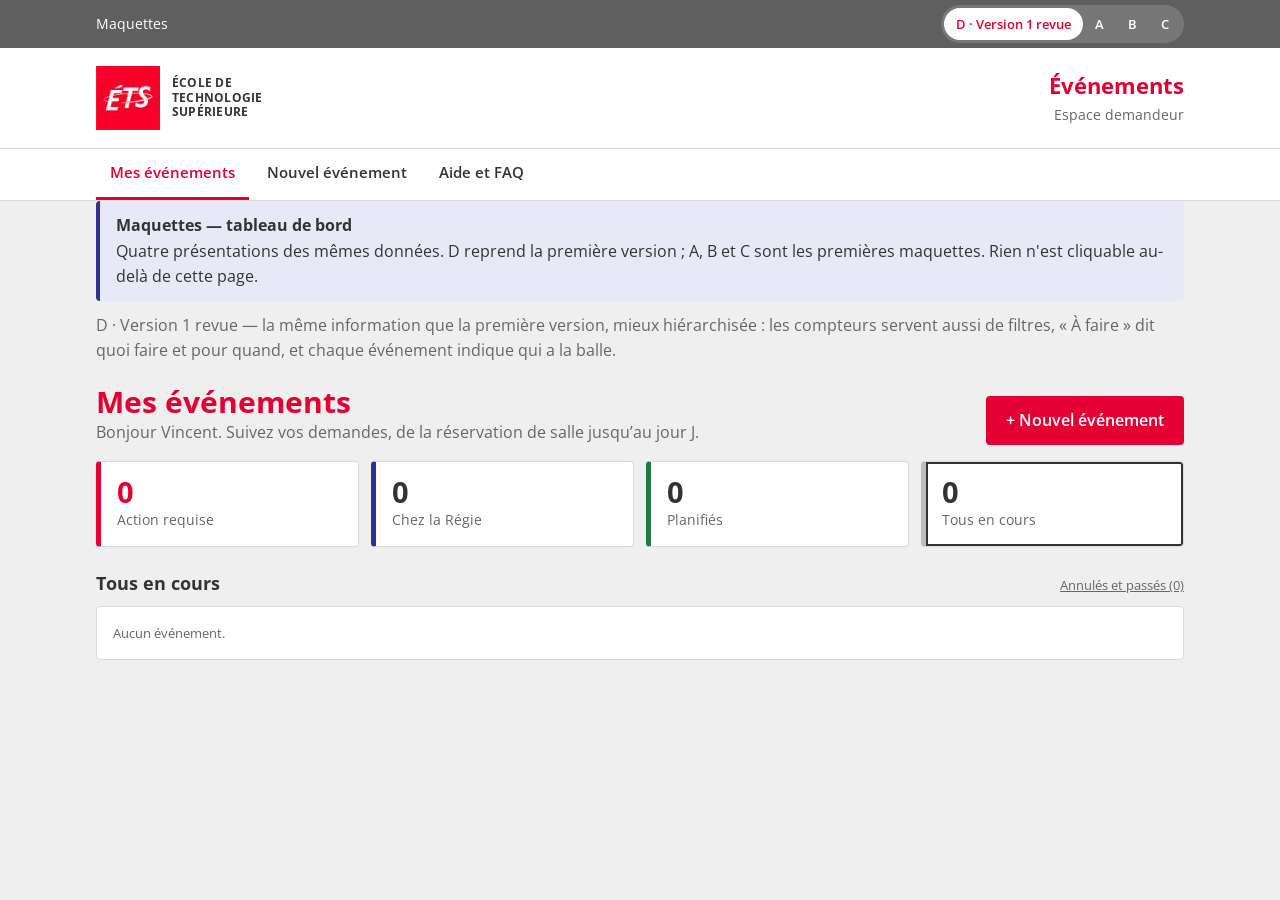
==== commit 6a235deb: "Publication depuis evenements-ets-demandeurs f9bdf38" ====
--- a/maquettes/tableau-de-bord.html
+++ b/maquettes/tableau-de-bord.html
@@ -5,7 +5,7 @@
   <meta name="viewport" content="width=device-width, initial-scale=1">
   <title>Tableau de bord — propositions</title>
   <link rel="stylesheet" href="https://fonts.googleapis.com/css2?family=Open+Sans:wght@400;600;700&display=swap">
-  <link rel="stylesheet" href="../css/ets.css?v=1790951250">
+  <link rel="stylesheet" href="../css/ets.css?v=1790952953">
   <style>
     /* Sélecteur de proposition */
     .choix { display: flex; gap: 8px; flex-wrap: wrap; margin-bottom: 8px; }
@@ -125,7 +125,7 @@
     </div></div></div>
   <header class="entete">
     <div class="conteneur entete__interieur">
-      <span class="marque"><img src="../assets/logo-ets.png?v=1790951250" alt="" width="64" height="64"><span class="marque__texte">École de<br>technologie<br>supérieure</span></span>
+      <span class="marque"><img src="../assets/logo-ets.png?v=1790952953" alt="" width="64" height="64"><span class="marque__texte">École de<br>technologie<br>supérieure</span></span>
       <div class="entete__app"><span class="entete__titre">Événements</span><span class="entete__sous-titre">Espace demandeur</span></div>
     </div>
     <nav class="nav-principale"><div class="conteneur"><a aria-current="page">Mes événements</a><a>Nouvel événement</a><a>Aide et FAQ</a></div></nav>
@@ -138,7 +138,7 @@
     <div id="vue"></div>
   </main>
 
-  <script src="../js/services.js?v=1790951250"></script>
+  <script src="../js/services.js?v=1790952953"></script>
   <script>
   (async function () {
     const S = window.Services;
--- a/css/ets.css
+++ b/css/ets.css
@@ -282,3 +282,24 @@
 .pastille--radio:has(input:focus-visible) { outline: 3px solid var(--bleu); outline-offset: 2px; }
 .question.invalide, fieldset.invalide, .plage.invalide { border-color: var(--rouge); box-shadow: inset 0 0 0 1px var(--rouge); }
 fieldset.invalide:not(.question) { border: 1px solid var(--rouge); border-radius: var(--rayon); padding: 8px; }
+
+.fiche-pdf { width: 100%; height: 80vh; border: 1px solid var(--bordure); border-radius: var(--rayon); }
+
+/* Fiche événement simulée, sur le modèle du PowerPoint de la Régie */
+.fiche-ets { background: #fff; border: 1px solid var(--bordure); border-radius: var(--rayon); overflow: hidden; margin-bottom: 20px; }
+.fiche-ets p { margin: 0 0 4px; }
+.fiche-ets .fort { font-weight: 700; text-decoration: underline; }
+.fiche-ets__bandeau { background: #D0283A; color: #fff; display: grid; grid-template-columns: 1.3fr 1fr 1.3fr; gap: 16px; padding: 16px 20px; }
+.fiche-ets__bandeau > div + div { border-left: 2px solid rgba(255,255,255,.8); padding-left: 16px; }
+.fiche-ets__corps { display: grid; grid-template-columns: 1.4fr 1fr 1fr; gap: 16px; padding: 16px; }
+.fiche-ets__plan svg { width: 100%; height: auto; }
+.fiche-ets__encadre { background: #F1F1F1; margin-bottom: 12px; }
+.fiche-ets__encadre h3 { background: #7A7A7A; color: #fff; font-size: .95rem; font-weight: 600; margin: 0; padding: 6px 10px; }
+.fiche-ets__encadre h4 { margin: 10px 10px 2px; font-size: .9rem; }
+.fiche-ets__encadre ul { margin: 6px 0 10px; padding: 0 10px 0 28px; font-size: .9rem; }
+.fiche-ets__encadre > p { padding: 0 10px; font-size: .9rem; }
+.fiche-ets__notes { margin-bottom: 0; }
+.fiche-ets__notes p { color: var(--rouge); font-weight: 700; text-decoration: underline; }
+.fiche-ets__photos { display: grid; grid-template-columns: repeat(3, 1fr); gap: 16px; padding: 0 16px 16px; }
+.fiche-ets__photos div { aspect-ratio: 3 / 2; background: #E6E6E6; color: #888; display: grid; place-items: center; font-size: .85rem; }
+@media (max-width: 800px) { .fiche-ets__bandeau, .fiche-ets__corps { grid-template-columns: 1fr; } .fiche-ets__bandeau > div + div { border-left: 0; padding-left: 0; } }
